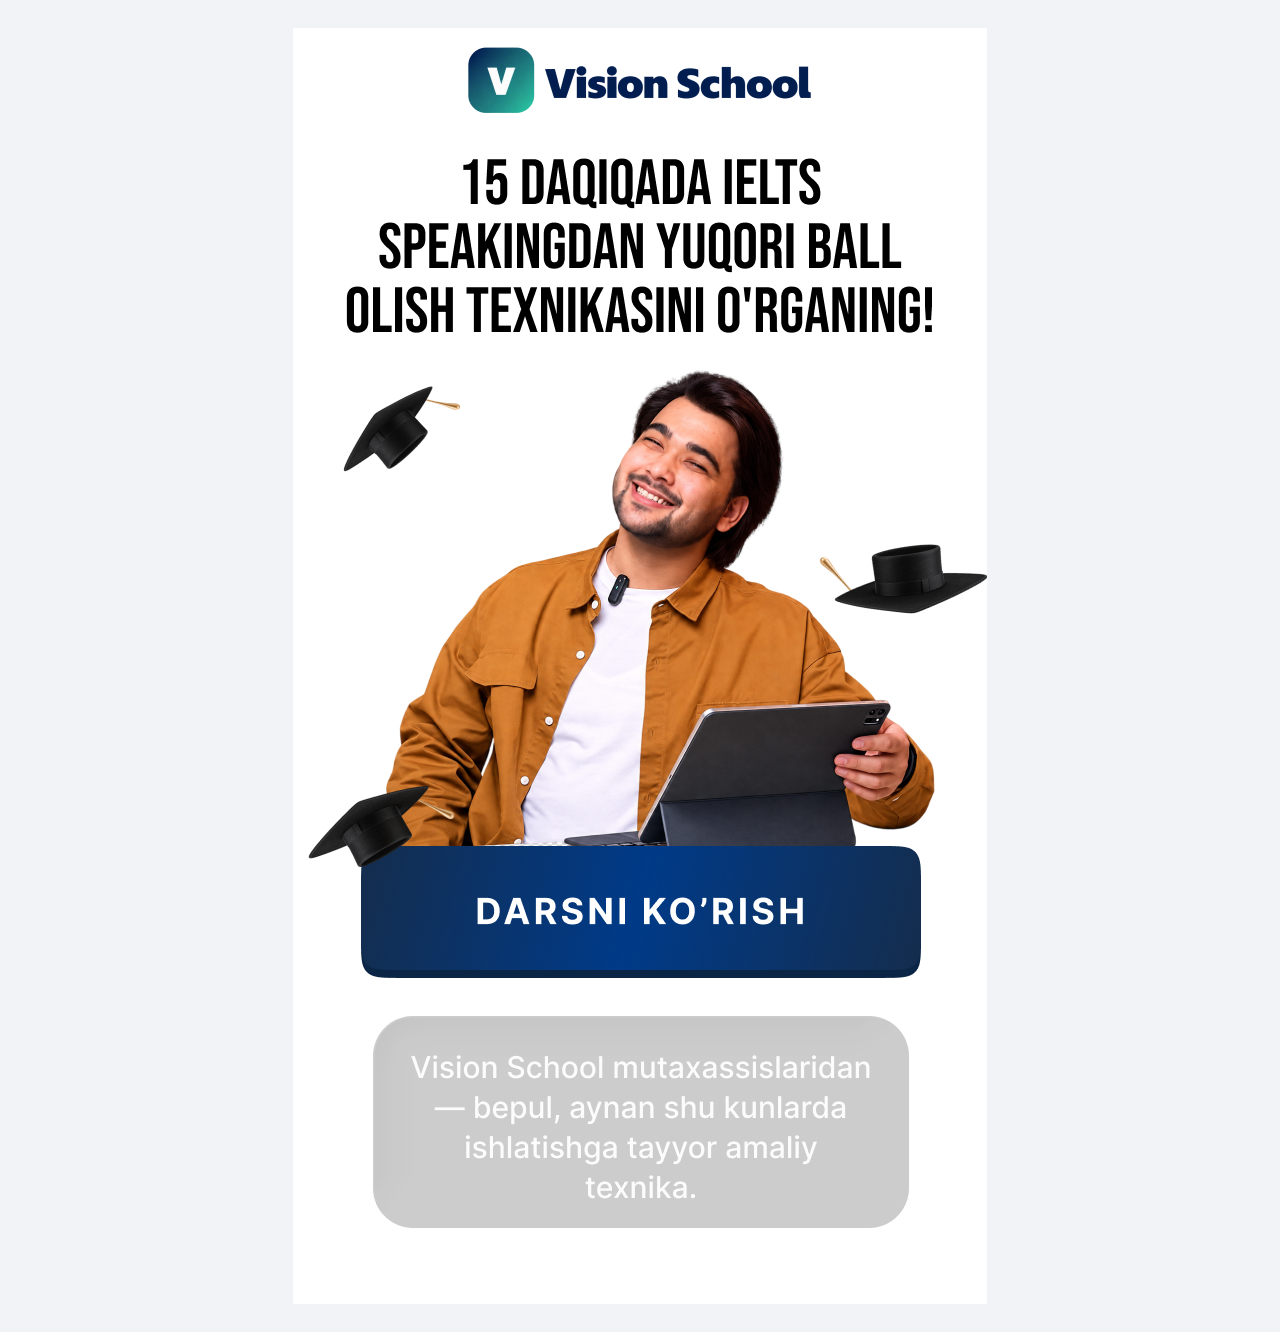
==== index.html @ 379b405f "Add files via upload" ====
<!doctype html>
<html lang="uz">
<head>
  <meta charset="utf-8">
  <meta name="viewport" content="width=device-width,initial-scale=1,viewport-fit=cover">
  <meta name="description" content="15 daqiqada IELTS Speakingdan yuqori ball olish texnikasi">
  <title>Vision School — IELTS Speaking</title>
  <link rel="icon" type="image/svg+xml" href="data:image/svg+xml,%3Csvg xmlns='http://www.w3.org/2000/svg' viewBox='0 0 64 64'%3E%3Cdefs%3E%3ClinearGradient id='g' x2='1' y2='1'%3E%3Cstop stop-color='%230a2857'/%3E%3Cstop offset='1' stop-color='%2324c8a5'/%3E%3C/linearGradient%3E%3C/defs%3E%3Crect width='64' height='64' rx='16' fill='url(%23g)'/%3E%3Cpath d='M15 17h11l6 25 6-25h11L39 49H25z' fill='white'/%3E%3C/svg%3E">
  <link rel="stylesheet" href="assets/style.css?v=4">
</head>
<body>
  <main class="design-shell">
    <img class="design-image" src="assets/vision-design.png?v=6" width="694" height="1276" alt="Vision School — 15 daqiqada IELTS Speakingdan yuqori ball olish texnikasi">
    <button class="design-hotspot" type="button" id="openForm" aria-label="Darsni ko‘rish va ro‘yxatdan o‘tish"></button>
  </main>

  <dialog id="leadDialog" aria-labelledby="formTitle">
    <form id="leadForm" method="dialog">
      <button class="close" type="button" id="closeForm" aria-label="Yopish">×</button>
      <img class="form-logo" src="assets/logo.webp" alt="Vision School">
      <h2 id="formTitle">Bepul darsni oling</h2>
      <p>Ismingiz va telefon raqamingizni kiriting.</p>

      <label for="name">Ismingiz</label>
      <input id="name" name="name" type="text" autocomplete="name" placeholder="Ismingiz" required minlength="2">

      <label for="phone">Telefon raqamingiz</label>
      <input id="phone" name="phone" type="tel" inputmode="tel" autocomplete="tel" placeholder="+998 90 123 45 67" required minlength="9">

      <button class="submit" id="submitButton" type="submit">DARSNI OLISH</button>
      <p class="status" id="formStatus" role="status" aria-live="polite"></p>
    </form>
  </dialog>

  <script src="assets/config.js?v=5"></script>
  <script src="assets/app.js?v=4"></script>
</body>
</html>
---- assets/style.css ----
:root{--navy:#06275d;--navy2:#0a3e83;--blue:#29a7dc;--gray:#d3d3d3}
*{box-sizing:border-box}
html{background:#f1f3f7}
body{margin:0;background:#f1f3f7;color:#050505;font-family:Arial,Helvetica,sans-serif}
.design-shell{position:relative;width:min(100%,694px);margin:0 auto;background:#fff;line-height:0}
.design-image{display:block;width:100%!important;max-width:100%;height:auto;object-fit:contain}
.design-hotspot{position:absolute;z-index:5;left:9.8%;top:64.1%;width:80.5%;height:10.4%;border:0;border-radius:22px;background:transparent;cursor:pointer}
.design-hotspot:focus-visible,.telegram-hotspot:focus-visible{outline:5px solid #2aa8dc;outline-offset:5px}
.telegram-hotspot{position:absolute;z-index:5;left:14.4%;top:60.2%;width:71.5%;height:8.7%;border-radius:22px}
.page{width:min(100%,694px);min-height:100vh;margin:0 auto;padding:20px 30px 58px;background:#fff;text-align:center;overflow:hidden}
.logo{display:block;width:min(50%,348px);height:auto;margin:0 auto 34px}
h1{margin:0;font-family:Impact,"Arial Narrow",sans-serif;font-size:clamp(28px,6.35vw,44px);font-weight:900;line-height:1.08;letter-spacing:.15px;white-space:nowrap}
.visual{position:relative;height:490px;margin-top:12px}
.teacher{position:absolute;z-index:2;left:50%;bottom:0;width:min(96%,600px);height:auto;transform:translateX(-50%)}
.hat{position:absolute;z-index:3;height:auto;object-fit:contain}
.hat-one{left:1%;top:18px;width:16%}
.hat-two{right:-1%;top:205px;width:20%}
.hat-three{left:-3%;bottom:-5px;width:18%}
.offer{position:relative;z-index:4;width:86%;margin:-2px auto 58px;padding:30px 18px 24px;border-radius:38px;background:rgba(203,203,203,.88);color:#fff;font-size:clamp(25px,4.8vw,34px);line-height:1.27}
.cta,.submit,.telegram{display:flex;width:92%;min-height:130px;margin:0 auto;align-items:center;justify-content:center;border:0;border-radius:22px;background:linear-gradient(105deg,#102e58,#073a7d,#102e58);box-shadow:0 9px 0 #08234b;color:#fff;font-family:Impact,"Arial Narrow",sans-serif;font-size:clamp(30px,5.8vw,43px);letter-spacing:2px;text-decoration:none;cursor:pointer}
.cta:active,.submit:active,.telegram:active{transform:translateY(4px);box-shadow:0 5px 0 #08234b}
dialog{width:min(90%,520px);padding:0;border:0;border-radius:28px;box-shadow:0 26px 80px rgba(0,0,0,.3);line-height:normal}
dialog::backdrop{background:rgba(2,17,42,.72);backdrop-filter:blur(3px)}
dialog form{position:relative;padding:36px 34px;text-align:left}
.close{position:absolute;right:16px;top:10px;border:0;background:transparent;font-size:36px;cursor:pointer}
.form-logo{display:block;width:210px;height:auto;margin:0 auto 24px}
dialog h2{margin:0 0 8px;text-align:center;font-size:32px;color:var(--navy)}
dialog p{margin:0 0 24px;text-align:center;font-size:17px;line-height:1.4}
label{display:block;margin:16px 0 7px;font-weight:700;color:var(--navy)}
input{width:100%;height:58px;border:2px solid #d9dee8;border-radius:14px;padding:0 16px;font-size:18px;outline:none}
input:focus{border-color:var(--navy2);box-shadow:0 0 0 4px rgba(10,62,131,.12)}
.submit{width:100%;min-height:62px;margin-top:24px;border-radius:14px;box-shadow:none;font-size:25px}
.submit:disabled{opacity:.65;cursor:wait}
.status{min-height:24px!important;margin:14px 0 0!important;color:#b42318;font-weight:700}
.thanks{width:min(100%,694px);min-height:100vh;margin:0 auto;padding:80px 32px;background:#fff;text-align:center}
.caps{display:flex;justify-content:space-between;align-items:center;margin:0 20px 90px}
.caps img:first-child{width:125px}.caps img:last-child{width:165px}
.thanks h1{font-size:clamp(52px,10vw,78px)}
.thanks p{margin:72px auto 24px;font-size:clamp(29px,5.5vw,42px);line-height:1.18}
.arrow{height:135px;font-size:92px;font-weight:200;line-height:1.2}
.telegram{min-height:110px;margin-top:15px;background:#28a8de;box-shadow:none;font-size:clamp(28px,5.4vw,40px)}
@media(max-width:520px){
  .page{padding:14px 18px 42px}.logo{width:55%;margin-bottom:24px}h1{font-size:6.35vw}
  .visual{height:69vw;min-height:300px;max-height:360px;margin-top:6px}
  .teacher{width:96%}.hat-one{top:5px}.hat-two{top:42%}.hat-three{bottom:-2px}
  .offer{width:88%;margin-bottom:46px;padding:24px 12px 22px;border-radius:30px;font-size:5.3vw}
  .cta{min-height:95px;border-radius:18px;font-size:8vw}
  .thanks{padding:54px 22px}.caps{margin:0 6px 78px}.caps img:first-child{width:90px}.caps img:last-child{width:125px}
  .thanks h1{font-size:12vw}.thanks p{margin-top:60px;font-size:7vw}.telegram{min-height:92px;font-size:7vw}
}
@media(min-width:900px){body{padding:28px 0}.page,.thanks{border-radius:28px;box-shadow:0 18px 70px rgba(15,39,72,.12)}}
@media(prefers-reduced-motion:no-preference){dialog[open]{animation:pop .22s ease-out}@keyframes pop{from{opacity:0;transform:scale(.96)}to{opacity:1;transform:scale(1)}}}
.video-body{min-height:100vh;background:linear-gradient(145deg,#061c42,#0b3976);padding:28px 16px}
.video-page{width:min(100%,760px);min-height:calc(100vh - 56px);margin:0 auto;padding:28px 36px 56px;border-radius:30px;background:#fff;text-align:center;box-shadow:0 24px 80px rgba(0,0,0,.28)}
.video-logo{display:block;width:min(54%,350px);height:auto;margin:0 auto 34px}
.video-page h1{margin:0 auto 34px;max-width:670px;color:#061f4d;font-family:Impact,"Arial Narrow",sans-serif;font-size:clamp(34px,6vw,56px);line-height:1.08;white-space:normal}
.player-frame{position:relative;width:100%;aspect-ratio:16/9;overflow:hidden;border-radius:22px;background:#000;box-shadow:0 12px 35px rgba(6,31,77,.2)}
.player-frame iframe{position:absolute;inset:0;width:100%;height:100%;border:0}
.watch-gate{margin:30px auto 0;max-width:610px;padding:22px 24px;border-radius:20px;background:#f1f4f9;color:#092b60;line-height:normal}
.watch-gate p{margin:0;font-size:18px;line-height:1.45}
.watch-progress{height:12px;margin:18px 0 10px;overflow:hidden;border-radius:999px;background:#d8e0ec}
.watch-progress span{display:block;width:0;height:100%;border-radius:inherit;background:linear-gradient(90deg,#0b3b7f,#24a9df);transition:width .25s linear}
.watch-gate .watch-time{font-weight:800}
.register-button{display:flex;width:92%;min-height:105px;margin:38px auto 0;align-items:center;justify-content:center;border:0;border-radius:22px;background:linear-gradient(105deg,#102e58,#073a7d,#102e58);box-shadow:0 8px 0 #061f45;color:#fff;font-family:Impact,"Arial Narrow",sans-serif;font-size:clamp(29px,5vw,40px);letter-spacing:1.5px;cursor:pointer}
.register-button[hidden],.watch-gate[hidden]{display:none}
.status.success{color:#08783e}
@media(max-width:560px){.video-body{padding:0;background:#fff}.video-page{min-height:100vh;padding:22px 16px 44px;border-radius:0;box-shadow:none}.video-logo{width:58%;margin-bottom:25px}.video-page h1{margin-bottom:26px;font-size:8.5vw}.player-frame{border-radius:15px}.watch-gate{margin-top:22px;padding:18px 16px}.watch-gate p{font-size:16px}.register-button{width:100%;min-height:84px;border-radius:17px;font-size:7.3vw}}
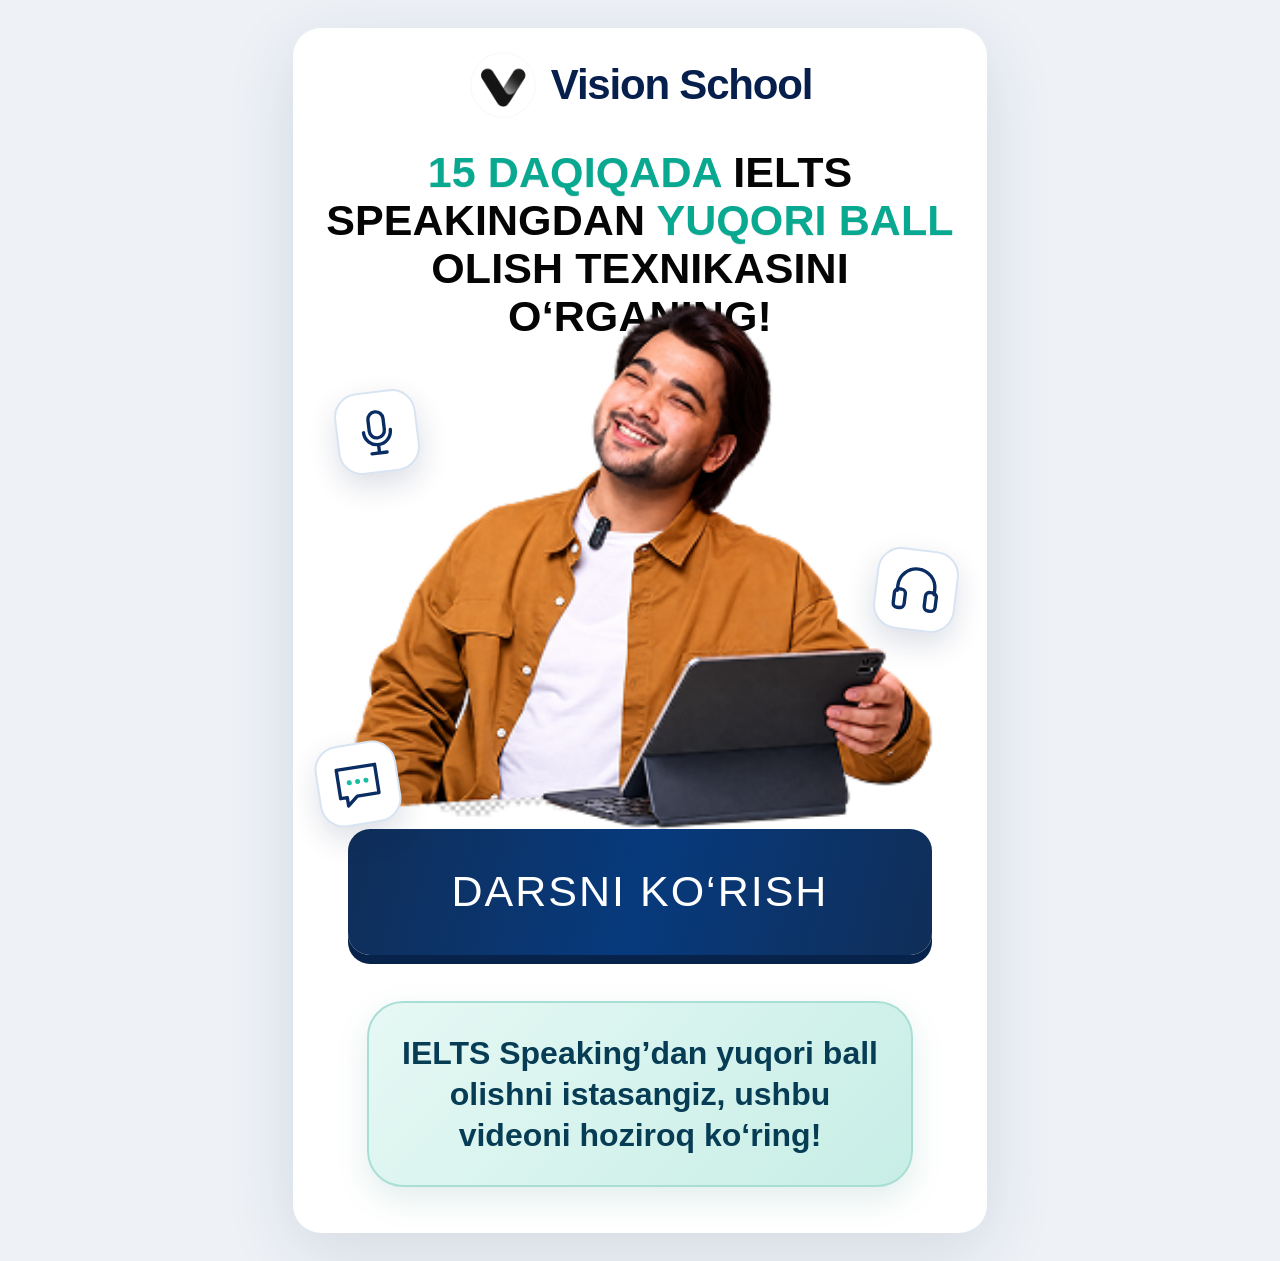
==== commit 2a5ccbee: "Add files via upload" ====
--- a/index.html
+++ b/index.html
@@ -1,38 +1,31 @@
 <!doctype html>
 <html lang="uz">
 <head>
-  <meta charset="utf-8">
-  <meta name="viewport" content="width=device-width,initial-scale=1,viewport-fit=cover">
+  <meta charset="utf-8"><meta name="viewport" content="width=device-width,initial-scale=1,viewport-fit=cover">
   <meta name="description" content="15 daqiqada IELTS Speakingdan yuqori ball olish texnikasi">
   <title>Vision School — IELTS Speaking</title>
-  <link rel="icon" type="image/svg+xml" href="data:image/svg+xml,%3Csvg xmlns='http://www.w3.org/2000/svg' viewBox='0 0 64 64'%3E%3Cdefs%3E%3ClinearGradient id='g' x2='1' y2='1'%3E%3Cstop stop-color='%230a2857'/%3E%3Cstop offset='1' stop-color='%2324c8a5'/%3E%3C/linearGradient%3E%3C/defs%3E%3Crect width='64' height='64' rx='16' fill='url(%23g)'/%3E%3Cpath d='M15 17h11l6 25 6-25h11L39 49H25z' fill='white'/%3E%3C/svg%3E">
-  <link rel="stylesheet" href="assets/style.css?v=4">
+  <link rel="icon" type="image/jpeg" href="assets/vision-logo.jpg"><link rel="stylesheet" href="assets/style.css?v=8">
 </head>
 <body>
-  <main class="design-shell">
-    <img class="design-image" src="assets/vision-design.png?v=6" width="694" height="1276" alt="Vision School — 15 daqiqada IELTS Speakingdan yuqori ball olish texnikasi">
-    <button class="design-hotspot" type="button" id="openForm" aria-label="Darsni ko‘rish va ro‘yxatdan o‘tish"></button>
+  <main class="page">
+    <div class="brand" aria-label="Vision School"><img src="assets/vision-logo.jpg" alt=""><span>Vision School</span></div>
+    <h1><span class="headline-accent">15 DAQIQADA</span> IELTS<br>SPEAKINGDAN <span class="headline-accent">YUQORI BALL</span><br>OLISH TEXNIKASINI O‘RGANING!</h1>
+    <section class="visual" aria-label="IELTS Speaking darsi">
+      <div class="ielts-icon icon-mic" aria-hidden="true"><svg viewBox="0 0 64 64"><rect x="23" y="8" width="18" height="31" rx="9"/><path d="M16 31a16 16 0 0 0 32 0M32 47v10M23 57h18"/></svg></div>
+      <div class="ielts-icon icon-headphones" aria-hidden="true"><svg viewBox="0 0 64 64"><path d="M10 35V29a22 22 0 0 1 44 0v6"/><rect x="7" y="33" width="13" height="22" rx="5"/><rect x="44" y="33" width="13" height="22" rx="5"/></svg></div>
+      <div class="ielts-icon icon-chat" aria-hidden="true"><svg viewBox="0 0 64 64"><path d="M9 12h46v34H29L17 56V46H9z"/><circle cx="22" cy="29" r="3"/><circle cx="32" cy="29" r="3"/><circle cx="42" cy="29" r="3"/></svg></div>
+      <img class="teacher" src="assets/teacher.webp" width="600" height="490" alt="Vision School o‘qituvchisi planshet bilan">
+    </section>
+    <button class="cta" type="button" id="openForm">DARSNI KO‘RISH</button>
+    <p class="offer">IELTS Speaking’dan yuqori ball olishni istasangiz, ushbu videoni hoziroq ko‘ring!</p>
   </main>
-
-  <dialog id="leadDialog" aria-labelledby="formTitle">
-    <form id="leadForm" method="dialog">
-      <button class="close" type="button" id="closeForm" aria-label="Yopish">×</button>
-      <img class="form-logo" src="assets/logo.webp" alt="Vision School">
-      <h2 id="formTitle">Bepul darsni oling</h2>
-      <p>Ismingiz va telefon raqamingizni kiriting.</p>
-
-      <label for="name">Ismingiz</label>
-      <input id="name" name="name" type="text" autocomplete="name" placeholder="Ismingiz" required minlength="2">
-
-      <label for="phone">Telefon raqamingiz</label>
-      <input id="phone" name="phone" type="tel" inputmode="tel" autocomplete="tel" placeholder="+998 90 123 45 67" required minlength="9">
-
-      <button class="submit" id="submitButton" type="submit">DARSNI OLISH</button>
-      <p class="status" id="formStatus" role="status" aria-live="polite"></p>
-    </form>
-  </dialog>
-
-  <script src="assets/config.js?v=5"></script>
-  <script src="assets/app.js?v=4"></script>
-</body>
-</html>
+  <dialog id="leadDialog" aria-labelledby="formTitle"><form id="leadForm" method="dialog">
+    <button class="close" type="button" id="closeForm" aria-label="Yopish">×</button>
+    <div class="brand form-brand" aria-label="Vision School"><img src="assets/vision-logo.jpg" alt=""><span>Vision School</span></div>
+    <h2 id="formTitle">Bepul darsni oling</h2><p>Ismingiz va telefon raqamingizni kiriting.</p>
+    <label for="name">Ismingiz</label><input id="name" name="name" type="text" autocomplete="name" placeholder="Ismingiz" required minlength="2">
+    <label for="phone">Telefon raqamingiz</label><input id="phone" name="phone" type="tel" inputmode="numeric" autocomplete="tel" value="+998 " required pattern="\+998 [0-9]{9}" minlength="14" maxlength="14">
+    <button class="submit" id="submitButton" type="submit">DARSNI OLISH</button><p class="status" id="formStatus" role="status" aria-live="polite"></p>
+  </form></dialog>
+  <script src="assets/config.js?v=5"></script><script src="assets/app.js?v=8"></script>
+</body></html>
--- a/assets/style.css
+++ b/assets/style.css
@@ -1,67 +1,3 @@
-:root{--navy:#06275d;--navy2:#0a3e83;--blue:#29a7dc;--gray:#d3d3d3}
-*{box-sizing:border-box}
-html{background:#f1f3f7}
-body{margin:0;background:#f1f3f7;color:#050505;font-family:Arial,Helvetica,sans-serif}
-.design-shell{position:relative;width:min(100%,694px);margin:0 auto;background:#fff;line-height:0}
-.design-image{display:block;width:100%!important;max-width:100%;height:auto;object-fit:contain}
-.design-hotspot{position:absolute;z-index:5;left:9.8%;top:64.1%;width:80.5%;height:10.4%;border:0;border-radius:22px;background:transparent;cursor:pointer}
-.design-hotspot:focus-visible,.telegram-hotspot:focus-visible{outline:5px solid #2aa8dc;outline-offset:5px}
-.telegram-hotspot{position:absolute;z-index:5;left:14.4%;top:60.2%;width:71.5%;height:8.7%;border-radius:22px}
-.page{width:min(100%,694px);min-height:100vh;margin:0 auto;padding:20px 30px 58px;background:#fff;text-align:center;overflow:hidden}
-.logo{display:block;width:min(50%,348px);height:auto;margin:0 auto 34px}
-h1{margin:0;font-family:Impact,"Arial Narrow",sans-serif;font-size:clamp(28px,6.35vw,44px);font-weight:900;line-height:1.08;letter-spacing:.15px;white-space:nowrap}
-.visual{position:relative;height:490px;margin-top:12px}
-.teacher{position:absolute;z-index:2;left:50%;bottom:0;width:min(96%,600px);height:auto;transform:translateX(-50%)}
-.hat{position:absolute;z-index:3;height:auto;object-fit:contain}
-.hat-one{left:1%;top:18px;width:16%}
-.hat-two{right:-1%;top:205px;width:20%}
-.hat-three{left:-3%;bottom:-5px;width:18%}
-.offer{position:relative;z-index:4;width:86%;margin:-2px auto 58px;padding:30px 18px 24px;border-radius:38px;background:rgba(203,203,203,.88);color:#fff;font-size:clamp(25px,4.8vw,34px);line-height:1.27}
-.cta,.submit,.telegram{display:flex;width:92%;min-height:130px;margin:0 auto;align-items:center;justify-content:center;border:0;border-radius:22px;background:linear-gradient(105deg,#102e58,#073a7d,#102e58);box-shadow:0 9px 0 #08234b;color:#fff;font-family:Impact,"Arial Narrow",sans-serif;font-size:clamp(30px,5.8vw,43px);letter-spacing:2px;text-decoration:none;cursor:pointer}
-.cta:active,.submit:active,.telegram:active{transform:translateY(4px);box-shadow:0 5px 0 #08234b}
-dialog{width:min(90%,520px);padding:0;border:0;border-radius:28px;box-shadow:0 26px 80px rgba(0,0,0,.3);line-height:normal}
-dialog::backdrop{background:rgba(2,17,42,.72);backdrop-filter:blur(3px)}
-dialog form{position:relative;padding:36px 34px;text-align:left}
-.close{position:absolute;right:16px;top:10px;border:0;background:transparent;font-size:36px;cursor:pointer}
-.form-logo{display:block;width:210px;height:auto;margin:0 auto 24px}
-dialog h2{margin:0 0 8px;text-align:center;font-size:32px;color:var(--navy)}
-dialog p{margin:0 0 24px;text-align:center;font-size:17px;line-height:1.4}
-label{display:block;margin:16px 0 7px;font-weight:700;color:var(--navy)}
-input{width:100%;height:58px;border:2px solid #d9dee8;border-radius:14px;padding:0 16px;font-size:18px;outline:none}
-input:focus{border-color:var(--navy2);box-shadow:0 0 0 4px rgba(10,62,131,.12)}
-.submit{width:100%;min-height:62px;margin-top:24px;border-radius:14px;box-shadow:none;font-size:25px}
-.submit:disabled{opacity:.65;cursor:wait}
-.status{min-height:24px!important;margin:14px 0 0!important;color:#b42318;font-weight:700}
-.thanks{width:min(100%,694px);min-height:100vh;margin:0 auto;padding:80px 32px;background:#fff;text-align:center}
-.caps{display:flex;justify-content:space-between;align-items:center;margin:0 20px 90px}
-.caps img:first-child{width:125px}.caps img:last-child{width:165px}
-.thanks h1{font-size:clamp(52px,10vw,78px)}
-.thanks p{margin:72px auto 24px;font-size:clamp(29px,5.5vw,42px);line-height:1.18}
-.arrow{height:135px;font-size:92px;font-weight:200;line-height:1.2}
-.telegram{min-height:110px;margin-top:15px;background:#28a8de;box-shadow:none;font-size:clamp(28px,5.4vw,40px)}
-@media(max-width:520px){
-  .page{padding:14px 18px 42px}.logo{width:55%;margin-bottom:24px}h1{font-size:6.35vw}
-  .visual{height:69vw;min-height:300px;max-height:360px;margin-top:6px}
-  .teacher{width:96%}.hat-one{top:5px}.hat-two{top:42%}.hat-three{bottom:-2px}
-  .offer{width:88%;margin-bottom:46px;padding:24px 12px 22px;border-radius:30px;font-size:5.3vw}
-  .cta{min-height:95px;border-radius:18px;font-size:8vw}
-  .thanks{padding:54px 22px}.caps{margin:0 6px 78px}.caps img:first-child{width:90px}.caps img:last-child{width:125px}
-  .thanks h1{font-size:12vw}.thanks p{margin-top:60px;font-size:7vw}.telegram{min-height:92px;font-size:7vw}
-}
-@media(min-width:900px){body{padding:28px 0}.page,.thanks{border-radius:28px;box-shadow:0 18px 70px rgba(15,39,72,.12)}}
-@media(prefers-reduced-motion:no-preference){dialog[open]{animation:pop .22s ease-out}@keyframes pop{from{opacity:0;transform:scale(.96)}to{opacity:1;transform:scale(1)}}}
-.video-body{min-height:100vh;background:linear-gradient(145deg,#061c42,#0b3976);padding:28px 16px}
-.video-page{width:min(100%,760px);min-height:calc(100vh - 56px);margin:0 auto;padding:28px 36px 56px;border-radius:30px;background:#fff;text-align:center;box-shadow:0 24px 80px rgba(0,0,0,.28)}
-.video-logo{display:block;width:min(54%,350px);height:auto;margin:0 auto 34px}
-.video-page h1{margin:0 auto 34px;max-width:670px;color:#061f4d;font-family:Impact,"Arial Narrow",sans-serif;font-size:clamp(34px,6vw,56px);line-height:1.08;white-space:normal}
-.player-frame{position:relative;width:100%;aspect-ratio:16/9;overflow:hidden;border-radius:22px;background:#000;box-shadow:0 12px 35px rgba(6,31,77,.2)}
-.player-frame iframe{position:absolute;inset:0;width:100%;height:100%;border:0}
-.watch-gate{margin:30px auto 0;max-width:610px;padding:22px 24px;border-radius:20px;background:#f1f4f9;color:#092b60;line-height:normal}
-.watch-gate p{margin:0;font-size:18px;line-height:1.45}
-.watch-progress{height:12px;margin:18px 0 10px;overflow:hidden;border-radius:999px;background:#d8e0ec}
-.watch-progress span{display:block;width:0;height:100%;border-radius:inherit;background:linear-gradient(90deg,#0b3b7f,#24a9df);transition:width .25s linear}
-.watch-gate .watch-time{font-weight:800}
-.register-button{display:flex;width:92%;min-height:105px;margin:38px auto 0;align-items:center;justify-content:center;border:0;border-radius:22px;background:linear-gradient(105deg,#102e58,#073a7d,#102e58);box-shadow:0 8px 0 #061f45;color:#fff;font-family:Impact,"Arial Narrow",sans-serif;font-size:clamp(29px,5vw,40px);letter-spacing:1.5px;cursor:pointer}
-.register-button[hidden],.watch-gate[hidden]{display:none}
-.status.success{color:#08783e}
-@media(max-width:560px){.video-body{padding:0;background:#fff}.video-page{min-height:100vh;padding:22px 16px 44px;border-radius:0;box-shadow:none}.video-logo{width:58%;margin-bottom:25px}.video-page h1{margin-bottom:26px;font-size:8.5vw}.player-frame{border-radius:15px}.watch-gate{margin-top:22px;padding:18px 16px}.watch-gate p{font-size:16px}.register-button{width:100%;min-height:84px;border-radius:17px;font-size:7.3vw}}
+:root{--navy:#071f4d;--navy2:#0a438e;--cyan:#17bda5}*{box-sizing:border-box}html,body{background:#eef2f7}body{margin:0;color:#050505;font-family:Arial,Helvetica,sans-serif}.page{width:min(100%,694px);min-height:100vh;margin:0 auto;padding:22px 30px 46px;background:#fff;text-align:center;overflow:hidden}.brand{display:flex;align-items:center;justify-content:center;gap:13px;margin:0 auto 28px;color:#071f4d;font-size:clamp(29px,5.2vw,42px);font-weight:900;line-height:1;white-space:nowrap}.brand img{width:70px;height:70px;border-radius:50%;object-fit:cover}.brand span{letter-spacing:-1.2px}h1{margin:0;font-family:Impact,"Arial Narrow",sans-serif;font-size:clamp(27px,6.15vw,43px);font-weight:900;line-height:1.12;letter-spacing:.1px}.headline-accent{color:#08a990;text-shadow:0 1px 0 rgba(0,0,0,.08)}.visual{position:relative;height:478px;margin-top:10px}.teacher{position:absolute;z-index:2;left:50%;bottom:0;width:min(96%,600px);height:auto;transform:translateX(-50%)}.ielts-icon{position:absolute;z-index:3;display:grid;place-items:center;width:82px;height:82px;border:2px solid #d8e4f1;border-radius:24px;background:#fff;box-shadow:0 12px 30px rgba(6,31,77,.14);transform:rotate(-7deg)}.ielts-icon svg{width:54px;height:54px;fill:none;stroke:#092d63;stroke-width:4;stroke-linecap:round;stroke-linejoin:round}.ielts-icon svg circle{fill:#17bda5;stroke:none}.icon-mic{left:2%;top:40px}.icon-headphones{right:0;top:198px;transform:rotate(7deg)}.icon-chat{left:-1%;bottom:4px;transform:rotate(-9deg)}.cta,.submit{display:flex;width:92%;min-height:126px;margin:0 auto;align-items:center;justify-content:center;border:0;border-radius:22px;background:linear-gradient(105deg,#102e58,#073a7d,#102e58);box-shadow:0 9px 0 #08234b;color:#fff;font-family:Impact,"Arial Narrow",sans-serif;font-size:clamp(30px,5.8vw,43px);letter-spacing:2px;cursor:pointer}.cta:active,.submit:active{transform:translateY(4px);box-shadow:0 5px 0 #08234b}.offer{width:86%;margin:46px auto 0;padding:30px 25px;border:2px solid #a9ded4;border-radius:36px;background:linear-gradient(135deg,#e6f8f4,#c7eee6);box-shadow:0 12px 32px rgba(23,125,111,.13);color:#073c55;font-size:clamp(23px,4.65vw,32px);font-weight:700;line-height:1.28}dialog{width:min(90%,520px);padding:0;border:0;border-radius:28px;box-shadow:0 26px 80px rgba(0,0,0,.3);line-height:normal}dialog::backdrop{background:rgba(2,17,42,.72);backdrop-filter:blur(3px)}dialog form{position:relative;padding:34px;text-align:left}.close{position:absolute;z-index:3;right:16px;top:10px;border:0;background:transparent;font-size:36px;cursor:pointer}.form-brand{margin-bottom:22px;font-size:30px}.form-brand img{width:57px;height:57px}dialog h2{margin:0 0 8px;text-align:center;font-size:32px;color:var(--navy)}dialog p{margin:0 0 24px;text-align:center;font-size:17px;line-height:1.4}label{display:block;margin:16px 0 7px;font-weight:700;color:var(--navy)}input{width:100%;height:58px;border:2px solid #d9dee8;border-radius:14px;padding:0 16px;font-size:18px;outline:none}input:focus{border-color:var(--navy2);box-shadow:0 0 0 4px rgba(10,62,131,.12)}.submit{width:100%;min-height:62px;margin-top:24px;border-radius:14px;box-shadow:none;font-size:25px}.submit:disabled{opacity:.65;cursor:wait}.status{min-height:24px!important;margin:14px 0 0!important;color:#b42318;font-weight:700}.video-body{min-height:100vh;background:linear-gradient(145deg,#061c42,#0b3976);padding:28px 16px}.video-page{width:min(100%,760px);min-height:calc(100vh - 56px);margin:0 auto;padding:28px 36px 56px;border-radius:30px;background:#fff;text-align:center;box-shadow:0 24px 80px rgba(0,0,0,.28)}.video-brand{margin-bottom:30px}.video-page h1{margin:0 auto 34px;max-width:670px;color:#061f4d;font-family:Impact,"Arial Narrow",sans-serif;font-size:clamp(34px,6vw,56px);line-height:1.08}.player-frame{position:relative;width:100%;aspect-ratio:16/9;overflow:hidden;border-radius:22px;background:#000;box-shadow:0 12px 35px rgba(6,31,77,.2)}.player-frame iframe{position:absolute;inset:0;width:100%;height:100%;border:0}.watch-gate{margin:30px auto 0;max-width:610px;padding:22px 24px;border-radius:20px;background:#f1f4f9;color:#092b60;line-height:normal}.watch-gate p{margin:0;font-size:18px;line-height:1.45}.watch-progress{height:12px;margin:18px 0 10px;overflow:hidden;border-radius:999px;background:#d8e0ec}.watch-progress span{display:block;width:0;height:100%;border-radius:inherit;background:linear-gradient(90deg,#0b3b7f,#24a9df);transition:width .25s linear}.watch-gate .watch-time{font-weight:800}.register-button{display:flex;width:92%;min-height:105px;margin:38px auto 0;align-items:center;justify-content:center;border:0;border-radius:22px;background:linear-gradient(105deg,#102e58,#073a7d,#102e58);box-shadow:0 8px 0 #061f45;color:#fff;font-family:Impact,"Arial Narrow",sans-serif;font-size:clamp(29px,5vw,40px);letter-spacing:1.5px;cursor:pointer}.register-button[hidden],.watch-gate[hidden]{display:none}.status.success{color:#08783e}
+@media(max-width:560px){.page{padding:16px 18px 38px}.brand{gap:9px;margin-bottom:23px;font-size:7.2vw}.brand img{width:54px;height:54px}.brand span{letter-spacing:-.8px}h1{font-size:6.25vw;line-height:1.13}.visual{height:71vw;min-height:300px;max-height:360px;margin-top:6px}.teacher{width:96%}.ielts-icon{width:15vw;height:15vw;max-width:66px;max-height:66px;border-radius:18px}.ielts-icon svg{width:9.5vw;height:9.5vw;max-width:43px;max-height:43px}.icon-mic{top:7%}.icon-headphones{top:42%}.icon-chat{bottom:1%}.cta{min-height:95px;border-radius:18px;font-size:8vw}.offer{width:88%;margin-top:40px;padding:24px 16px;border-radius:29px;font-size:5.25vw}dialog form{padding:32px 22px}.form-brand{font-size:25px}.form-brand img{width:48px;height:48px}.video-body{padding:0;background:#fff}.video-page{min-height:100vh;padding:20px 16px 44px;border-radius:0;box-shadow:none}.video-brand{margin-bottom:24px}.video-page h1{margin-bottom:26px;font-size:8.5vw}.player-frame{border-radius:15px}.watch-gate{margin-top:22px;padding:18px 16px}.watch-gate p{font-size:16px}.register-button{width:100%;min-height:84px;border-radius:17px;font-size:7.3vw}}
+@media(min-width:900px){body{padding:28px 0}.page,.video-page{border-radius:28px;box-shadow:0 18px 70px rgba(15,39,72,.12)}}@media(prefers-reduced-motion:no-preference){dialog[open]{animation:pop .22s ease-out}@keyframes pop{from{opacity:0;transform:scale(.96)}to{opacity:1;transform:scale(1)}}}
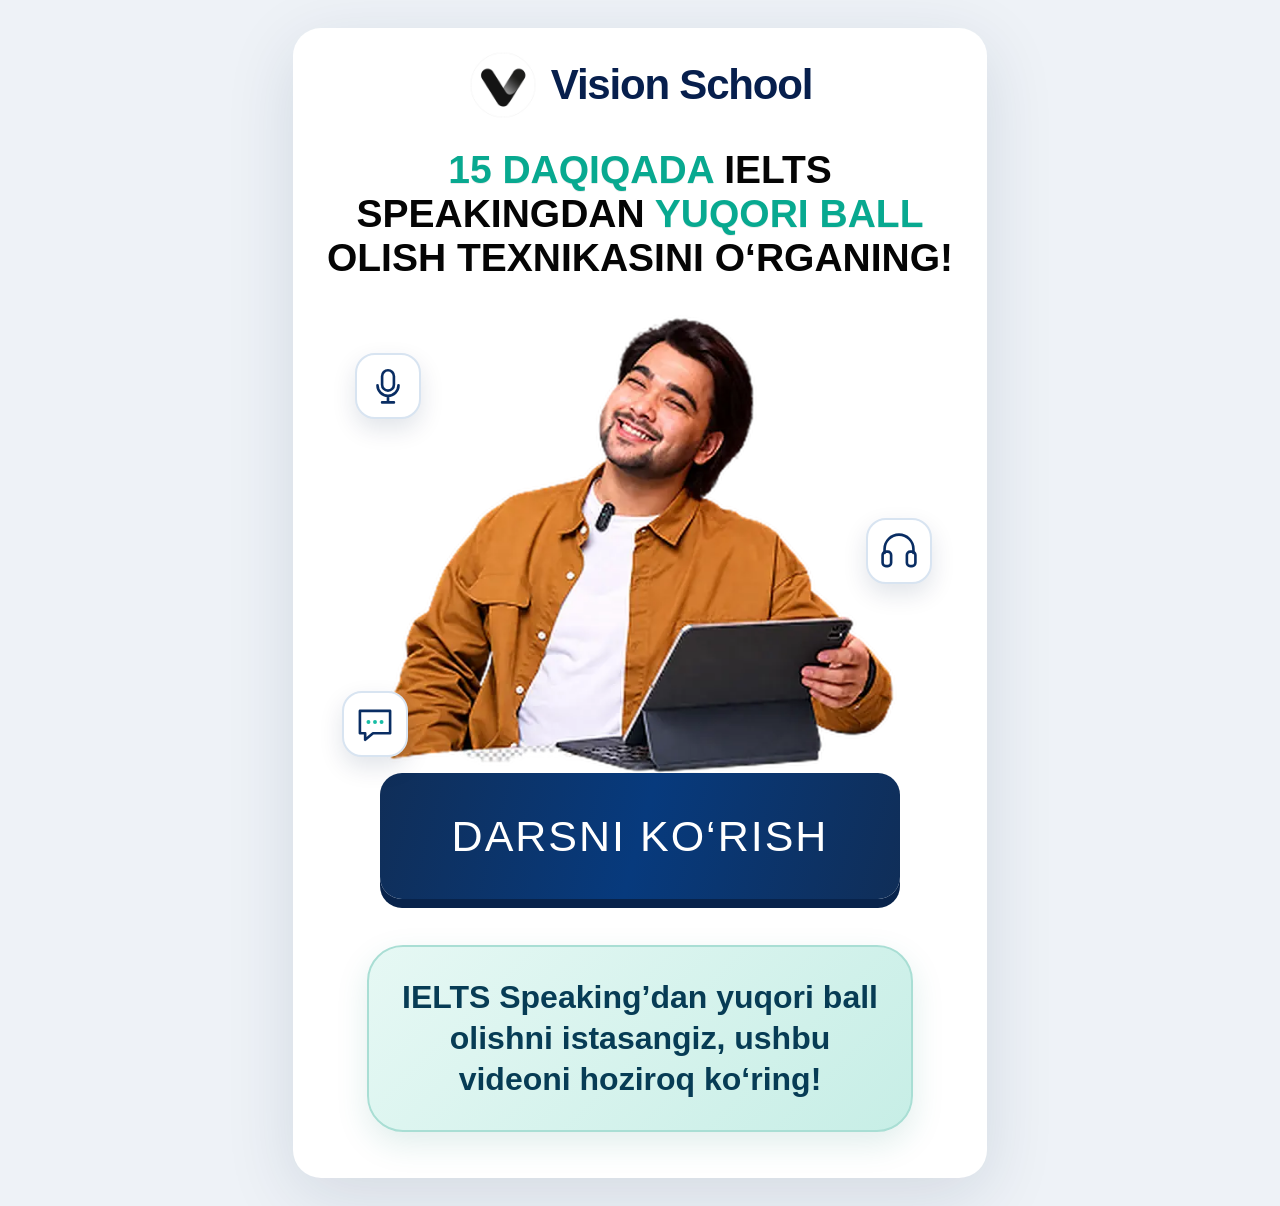
==== commit 907bd380: "Add files via upload" ====
--- a/index.html
+++ b/index.html
@@ -4,7 +4,7 @@
   <meta charset="utf-8"><meta name="viewport" content="width=device-width,initial-scale=1,viewport-fit=cover">
   <meta name="description" content="15 daqiqada IELTS Speakingdan yuqori ball olish texnikasi">
   <title>Vision School — IELTS Speaking</title>
-  <link rel="icon" type="image/jpeg" href="assets/vision-logo.jpg"><link rel="stylesheet" href="assets/style.css?v=8">
+  <link rel="icon" type="image/jpeg" href="assets/vision-logo.jpg"><link rel="preload" as="image" href="assets/teacher.webp" fetchpriority="high"><link rel="stylesheet" href="assets/style.css?v=9">
 </head>
 <body>
   <main class="page">
@@ -14,7 +14,7 @@
       <div class="ielts-icon icon-mic" aria-hidden="true"><svg viewBox="0 0 64 64"><rect x="23" y="8" width="18" height="31" rx="9"/><path d="M16 31a16 16 0 0 0 32 0M32 47v10M23 57h18"/></svg></div>
       <div class="ielts-icon icon-headphones" aria-hidden="true"><svg viewBox="0 0 64 64"><path d="M10 35V29a22 22 0 0 1 44 0v6"/><rect x="7" y="33" width="13" height="22" rx="5"/><rect x="44" y="33" width="13" height="22" rx="5"/></svg></div>
       <div class="ielts-icon icon-chat" aria-hidden="true"><svg viewBox="0 0 64 64"><path d="M9 12h46v34H29L17 56V46H9z"/><circle cx="22" cy="29" r="3"/><circle cx="32" cy="29" r="3"/><circle cx="42" cy="29" r="3"/></svg></div>
-      <img class="teacher" src="assets/teacher.webp" width="600" height="490" alt="Vision School o‘qituvchisi planshet bilan">
+      <img class="teacher" src="assets/teacher.webp" width="572" height="510" alt="Vision School o‘qituvchisi planshet bilan" fetchpriority="high" decoding="async">
     </section>
     <button class="cta" type="button" id="openForm">DARSNI KO‘RISH</button>
     <p class="offer">IELTS Speaking’dan yuqori ball olishni istasangiz, ushbu videoni hoziroq ko‘ring!</p>
--- a/assets/style.css
+++ b/assets/style.css
@@ -1,3 +1,85 @@
-:root{--navy:#071f4d;--navy2:#0a438e;--cyan:#17bda5}*{box-sizing:border-box}html,body{background:#eef2f7}body{margin:0;color:#050505;font-family:Arial,Helvetica,sans-serif}.page{width:min(100%,694px);min-height:100vh;margin:0 auto;padding:22px 30px 46px;background:#fff;text-align:center;overflow:hidden}.brand{display:flex;align-items:center;justify-content:center;gap:13px;margin:0 auto 28px;color:#071f4d;font-size:clamp(29px,5.2vw,42px);font-weight:900;line-height:1;white-space:nowrap}.brand img{width:70px;height:70px;border-radius:50%;object-fit:cover}.brand span{letter-spacing:-1.2px}h1{margin:0;font-family:Impact,"Arial Narrow",sans-serif;font-size:clamp(27px,6.15vw,43px);font-weight:900;line-height:1.12;letter-spacing:.1px}.headline-accent{color:#08a990;text-shadow:0 1px 0 rgba(0,0,0,.08)}.visual{position:relative;height:478px;margin-top:10px}.teacher{position:absolute;z-index:2;left:50%;bottom:0;width:min(96%,600px);height:auto;transform:translateX(-50%)}.ielts-icon{position:absolute;z-index:3;display:grid;place-items:center;width:82px;height:82px;border:2px solid #d8e4f1;border-radius:24px;background:#fff;box-shadow:0 12px 30px rgba(6,31,77,.14);transform:rotate(-7deg)}.ielts-icon svg{width:54px;height:54px;fill:none;stroke:#092d63;stroke-width:4;stroke-linecap:round;stroke-linejoin:round}.ielts-icon svg circle{fill:#17bda5;stroke:none}.icon-mic{left:2%;top:40px}.icon-headphones{right:0;top:198px;transform:rotate(7deg)}.icon-chat{left:-1%;bottom:4px;transform:rotate(-9deg)}.cta,.submit{display:flex;width:92%;min-height:126px;margin:0 auto;align-items:center;justify-content:center;border:0;border-radius:22px;background:linear-gradient(105deg,#102e58,#073a7d,#102e58);box-shadow:0 9px 0 #08234b;color:#fff;font-family:Impact,"Arial Narrow",sans-serif;font-size:clamp(30px,5.8vw,43px);letter-spacing:2px;cursor:pointer}.cta:active,.submit:active{transform:translateY(4px);box-shadow:0 5px 0 #08234b}.offer{width:86%;margin:46px auto 0;padding:30px 25px;border:2px solid #a9ded4;border-radius:36px;background:linear-gradient(135deg,#e6f8f4,#c7eee6);box-shadow:0 12px 32px rgba(23,125,111,.13);color:#073c55;font-size:clamp(23px,4.65vw,32px);font-weight:700;line-height:1.28}dialog{width:min(90%,520px);padding:0;border:0;border-radius:28px;box-shadow:0 26px 80px rgba(0,0,0,.3);line-height:normal}dialog::backdrop{background:rgba(2,17,42,.72);backdrop-filter:blur(3px)}dialog form{position:relative;padding:34px;text-align:left}.close{position:absolute;z-index:3;right:16px;top:10px;border:0;background:transparent;font-size:36px;cursor:pointer}.form-brand{margin-bottom:22px;font-size:30px}.form-brand img{width:57px;height:57px}dialog h2{margin:0 0 8px;text-align:center;font-size:32px;color:var(--navy)}dialog p{margin:0 0 24px;text-align:center;font-size:17px;line-height:1.4}label{display:block;margin:16px 0 7px;font-weight:700;color:var(--navy)}input{width:100%;height:58px;border:2px solid #d9dee8;border-radius:14px;padding:0 16px;font-size:18px;outline:none}input:focus{border-color:var(--navy2);box-shadow:0 0 0 4px rgba(10,62,131,.12)}.submit{width:100%;min-height:62px;margin-top:24px;border-radius:14px;box-shadow:none;font-size:25px}.submit:disabled{opacity:.65;cursor:wait}.status{min-height:24px!important;margin:14px 0 0!important;color:#b42318;font-weight:700}.video-body{min-height:100vh;background:linear-gradient(145deg,#061c42,#0b3976);padding:28px 16px}.video-page{width:min(100%,760px);min-height:calc(100vh - 56px);margin:0 auto;padding:28px 36px 56px;border-radius:30px;background:#fff;text-align:center;box-shadow:0 24px 80px rgba(0,0,0,.28)}.video-brand{margin-bottom:30px}.video-page h1{margin:0 auto 34px;max-width:670px;color:#061f4d;font-family:Impact,"Arial Narrow",sans-serif;font-size:clamp(34px,6vw,56px);line-height:1.08}.player-frame{position:relative;width:100%;aspect-ratio:16/9;overflow:hidden;border-radius:22px;background:#000;box-shadow:0 12px 35px rgba(6,31,77,.2)}.player-frame iframe{position:absolute;inset:0;width:100%;height:100%;border:0}.watch-gate{margin:30px auto 0;max-width:610px;padding:22px 24px;border-radius:20px;background:#f1f4f9;color:#092b60;line-height:normal}.watch-gate p{margin:0;font-size:18px;line-height:1.45}.watch-progress{height:12px;margin:18px 0 10px;overflow:hidden;border-radius:999px;background:#d8e0ec}.watch-progress span{display:block;width:0;height:100%;border-radius:inherit;background:linear-gradient(90deg,#0b3b7f,#24a9df);transition:width .25s linear}.watch-gate .watch-time{font-weight:800}.register-button{display:flex;width:92%;min-height:105px;margin:38px auto 0;align-items:center;justify-content:center;border:0;border-radius:22px;background:linear-gradient(105deg,#102e58,#073a7d,#102e58);box-shadow:0 8px 0 #061f45;color:#fff;font-family:Impact,"Arial Narrow",sans-serif;font-size:clamp(29px,5vw,40px);letter-spacing:1.5px;cursor:pointer}.register-button[hidden],.watch-gate[hidden]{display:none}.status.success{color:#08783e}
-@media(max-width:560px){.page{padding:16px 18px 38px}.brand{gap:9px;margin-bottom:23px;font-size:7.2vw}.brand img{width:54px;height:54px}.brand span{letter-spacing:-.8px}h1{font-size:6.25vw;line-height:1.13}.visual{height:71vw;min-height:300px;max-height:360px;margin-top:6px}.teacher{width:96%}.ielts-icon{width:15vw;height:15vw;max-width:66px;max-height:66px;border-radius:18px}.ielts-icon svg{width:9.5vw;height:9.5vw;max-width:43px;max-height:43px}.icon-mic{top:7%}.icon-headphones{top:42%}.icon-chat{bottom:1%}.cta{min-height:95px;border-radius:18px;font-size:8vw}.offer{width:88%;margin-top:40px;padding:24px 16px;border-radius:29px;font-size:5.25vw}dialog form{padding:32px 22px}.form-brand{font-size:25px}.form-brand img{width:48px;height:48px}.video-body{padding:0;background:#fff}.video-page{min-height:100vh;padding:20px 16px 44px;border-radius:0;box-shadow:none}.video-brand{margin-bottom:24px}.video-page h1{margin-bottom:26px;font-size:8.5vw}.player-frame{border-radius:15px}.watch-gate{margin-top:22px;padding:18px 16px}.watch-gate p{font-size:16px}.register-button{width:100%;min-height:84px;border-radius:17px;font-size:7.3vw}}
-@media(min-width:900px){body{padding:28px 0}.page,.video-page{border-radius:28px;box-shadow:0 18px 70px rgba(15,39,72,.12)}}@media(prefers-reduced-motion:no-preference){dialog[open]{animation:pop .22s ease-out}@keyframes pop{from{opacity:0;transform:scale(.96)}to{opacity:1;transform:scale(1)}}}
+:root{--navy:#071f4d;--navy2:#0a438e;--cyan:#17bda5}
+*{box-sizing:border-box}
+html,body{background:#eef2f7}
+body{margin:0;color:#050505;font-family:Arial,Helvetica,sans-serif}
+.page{width:min(100%,694px);min-height:100vh;margin:0 auto;padding:22px 30px 46px;background:#fff;text-align:center;overflow:hidden}
+.brand{display:flex;align-items:center;justify-content:center;gap:13px;margin:0 auto 28px;color:#071f4d;font-size:clamp(29px,5.2vw,42px);font-weight:900;line-height:1;white-space:nowrap}
+.brand img{width:70px;height:70px;border-radius:50%;object-fit:cover}
+.brand span{letter-spacing:-1.2px}
+h1{margin:0;font-family:Impact,"Arial Narrow",sans-serif;font-size:clamp(27px,5.65vw,39px);font-weight:900;line-height:1.13;letter-spacing:0}
+.headline-accent{color:#08a990;text-shadow:0 1px 0 rgba(0,0,0,.08)}
+.visual{position:relative;height:475px;margin-top:18px}
+.teacher{position:absolute;z-index:2;left:50%;bottom:0;width:min(84%,520px);height:auto;transform:translateX(-50%)}
+.ielts-icon{position:absolute;z-index:3;display:grid;place-items:center;width:66px;height:66px;border:2px solid #d8e4f1;border-radius:20px;background:#fff;box-shadow:0 10px 24px rgba(6,31,77,.12)}
+.ielts-icon svg{width:42px;height:42px;fill:none;stroke:#092d63;stroke-width:4;stroke-linecap:round;stroke-linejoin:round}
+.ielts-icon svg circle{fill:#17bda5;stroke:none}
+.icon-mic{left:5%;top:55px}
+.icon-headphones{right:4%;top:220px}
+.icon-chat{left:3%;bottom:16px}
+.cta,.submit{display:flex;width:82%;min-height:126px;margin:0 auto;align-items:center;justify-content:center;border:0;border-radius:22px;background:linear-gradient(105deg,#102e58,#073a7d,#102e58);box-shadow:0 9px 0 #08234b;color:#fff;font-family:Impact,"Arial Narrow",sans-serif;font-size:clamp(30px,5.8vw,43px);letter-spacing:2px;cursor:pointer}
+.cta:active,.submit:active{transform:translateY(4px);box-shadow:0 5px 0 #08234b}
+.offer{width:86%;margin:46px auto 0;padding:30px 25px;border:2px solid #a9ded4;border-radius:36px;background:linear-gradient(135deg,#e6f8f4,#c7eee6);box-shadow:0 12px 32px rgba(23,125,111,.13);color:#073c55;font-size:clamp(23px,4.65vw,32px);font-weight:700;line-height:1.28}
+dialog{width:min(90%,520px);padding:0;border:0;border-radius:28px;box-shadow:0 26px 80px rgba(0,0,0,.3);line-height:normal}
+dialog::backdrop{background:rgba(2,17,42,.72);backdrop-filter:blur(3px)}
+dialog form{position:relative;padding:34px;text-align:left}
+.close{position:absolute;z-index:3;right:16px;top:10px;border:0;background:transparent;font-size:36px;cursor:pointer}
+.form-brand{margin-bottom:22px;font-size:30px}
+.form-brand img{width:57px;height:57px}
+dialog h2{margin:0 0 8px;text-align:center;font-size:32px;color:var(--navy)}
+dialog p{margin:0 0 24px;text-align:center;font-size:17px;line-height:1.4}
+label{display:block;margin:16px 0 7px;font-weight:700;color:var(--navy)}
+input{width:100%;height:58px;border:2px solid #d9dee8;border-radius:14px;padding:0 16px;font-size:18px;outline:none}
+input:focus{border-color:var(--navy2);box-shadow:0 0 0 4px rgba(10,62,131,.12)}
+.submit{width:100%;min-height:62px;margin-top:24px;border-radius:14px;box-shadow:none;font-size:25px}
+.submit:disabled{opacity:.65;cursor:wait}
+.status{min-height:24px!important;margin:14px 0 0!important;color:#b42318;font-weight:700}
+.video-body{min-height:100vh;background:linear-gradient(145deg,#061c42,#0b3976);padding:28px 16px}
+.video-page{width:min(100%,760px);min-height:calc(100vh - 56px);margin:0 auto;padding:28px 36px 56px;border-radius:30px;background:#fff;text-align:center;box-shadow:0 24px 80px rgba(0,0,0,.28)}
+.video-brand{margin-bottom:30px}
+.video-page h1{margin:0 auto 34px;max-width:670px;color:#061f4d;font-family:Impact,"Arial Narrow",sans-serif;font-size:clamp(34px,6vw,56px);line-height:1.08}
+.player-frame{position:relative;width:100%;aspect-ratio:16/9;overflow:hidden;border-radius:22px;background:#000;box-shadow:0 12px 35px rgba(6,31,77,.2)}
+.player-frame iframe{position:absolute;inset:0;width:100%;height:100%;border:0}
+.watch-gate{margin:30px auto 0;max-width:610px;padding:22px 24px;border-radius:20px;background:#f1f4f9;color:#092b60;line-height:normal}
+.watch-gate p{margin:0;font-size:18px;line-height:1.45}
+.watch-progress{height:12px;margin:18px 0 10px;overflow:hidden;border-radius:999px;background:#d8e0ec}
+.watch-progress span{display:block;width:0;height:100%;border-radius:inherit;background:linear-gradient(90deg,#0b3b7f,#24a9df);transition:width .25s linear}
+.watch-gate .watch-time{font-weight:800}
+.register-button{display:flex;width:92%;min-height:105px;margin:38px auto 0;align-items:center;justify-content:center;border:0;border-radius:22px;background:linear-gradient(105deg,#102e58,#073a7d,#102e58);box-shadow:0 8px 0 #061f45;color:#fff;font-family:Impact,"Arial Narrow",sans-serif;font-size:clamp(29px,5vw,40px);letter-spacing:1.5px;cursor:pointer}
+.register-button[hidden],.watch-gate[hidden]{display:none}
+.status.success{color:#08783e}
+
+@media(max-width:560px){.page{padding:16px 18px 38px}
+.brand{gap:9px;margin-bottom:23px;font-size:7.2vw}
+.brand img{width:54px;height:54px}
+.brand span{letter-spacing:-.8px}
+h1{font-size:5.85vw;line-height:1.14}
+.visual{height:75vw;min-height:295px;max-height:350px;margin-top:12px}
+.teacher{width:86%;max-width:355px}
+.ielts-icon{width:13vw;height:13vw;max-width:56px;max-height:56px;border-radius:16px}
+.ielts-icon svg{width:8vw;height:8vw;max-width:35px;max-height:35px}
+.icon-mic{left:3%;top:12%}
+.icon-headphones{right:2%;top:45%}
+.icon-chat{left:1%;bottom:2%}
+.cta{width:88%;min-height:92px;border-radius:18px;font-size:7.5vw}
+.offer{width:88%;margin-top:40px;padding:24px 16px;border-radius:29px;font-size:5.25vw}
+dialog form{padding:32px 22px}
+.form-brand{font-size:25px}
+.form-brand img{width:48px;height:48px}
+.video-body{padding:0;background:#fff}
+.video-page{min-height:100vh;padding:20px 16px 44px;border-radius:0;box-shadow:none}
+.video-brand{margin-bottom:24px}
+.video-page h1{margin-bottom:26px;font-size:8.5vw}
+.player-frame{border-radius:15px}
+.watch-gate{margin-top:22px;padding:18px 16px}
+.watch-gate p{font-size:16px}
+.register-button{width:100%;min-height:84px;border-radius:17px;font-size:7.3vw}
+}
+
+@media(min-width:900px){body{padding:28px 0}
+.page,.video-page{border-radius:28px;box-shadow:0 18px 70px rgba(15,39,72,.12)}
+}
+@media(prefers-reduced-motion:no-preference){dialog[open]{animation:pop .22s ease-out}
+@keyframes pop{from{opacity:0;transform:scale(.96)}
+to{opacity:1;transform:scale(1)}
+}
+}
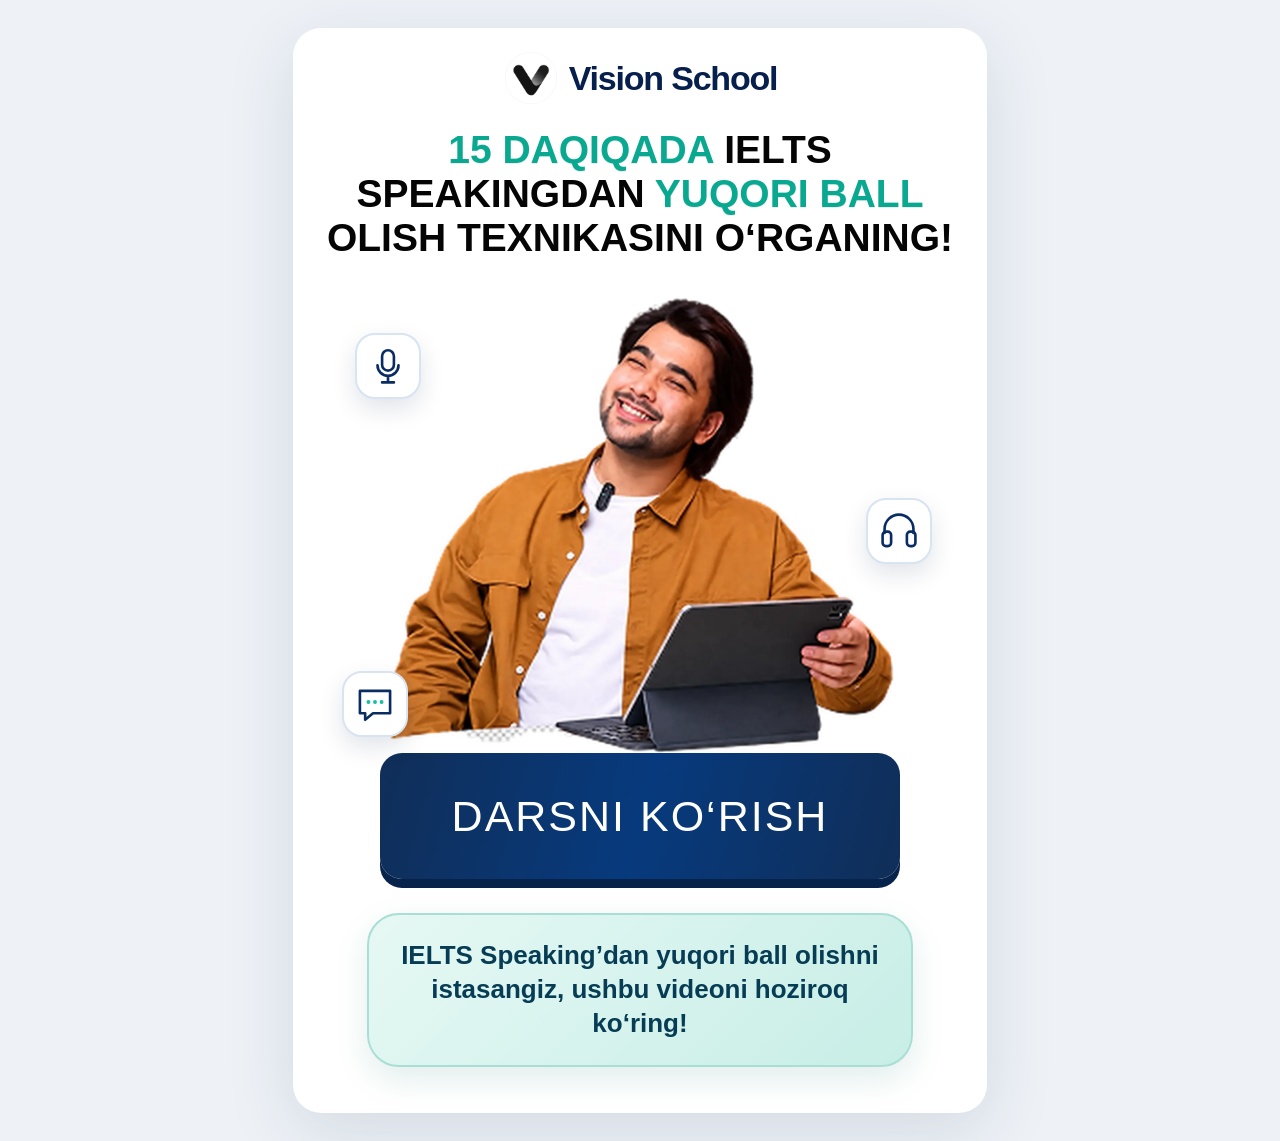
==== commit 3c4a5f75: "Add files via upload" ====
--- a/index.html
+++ b/index.html
@@ -4,7 +4,7 @@
   <meta charset="utf-8"><meta name="viewport" content="width=device-width,initial-scale=1,viewport-fit=cover">
   <meta name="description" content="15 daqiqada IELTS Speakingdan yuqori ball olish texnikasi">
   <title>Vision School — IELTS Speaking</title>
-  <link rel="icon" type="image/jpeg" href="assets/vision-logo.jpg"><link rel="preload" as="image" href="assets/teacher.webp" fetchpriority="high"><link rel="stylesheet" href="assets/style.css?v=9">
+  <link rel="icon" type="image/jpeg" href="assets/vision-logo.jpg"><link rel="preload" as="image" href="assets/teacher.webp" fetchpriority="high"><link rel="stylesheet" href="assets/style.css?v=10">
 </head>
 <body>
   <main class="page">
@@ -14,7 +14,7 @@
       <div class="ielts-icon icon-mic" aria-hidden="true"><svg viewBox="0 0 64 64"><rect x="23" y="8" width="18" height="31" rx="9"/><path d="M16 31a16 16 0 0 0 32 0M32 47v10M23 57h18"/></svg></div>
       <div class="ielts-icon icon-headphones" aria-hidden="true"><svg viewBox="0 0 64 64"><path d="M10 35V29a22 22 0 0 1 44 0v6"/><rect x="7" y="33" width="13" height="22" rx="5"/><rect x="44" y="33" width="13" height="22" rx="5"/></svg></div>
       <div class="ielts-icon icon-chat" aria-hidden="true"><svg viewBox="0 0 64 64"><path d="M9 12h46v34H29L17 56V46H9z"/><circle cx="22" cy="29" r="3"/><circle cx="32" cy="29" r="3"/><circle cx="42" cy="29" r="3"/></svg></div>
-      <img class="teacher" src="assets/teacher.webp" width="572" height="510" alt="Vision School o‘qituvchisi planshet bilan" fetchpriority="high" decoding="async">
+      <img class="teacher" src="assets/teacher.webp" width="1144" height="1020" alt="Vision School o‘qituvchisi planshet bilan" fetchpriority="high" decoding="async">
     </section>
     <button class="cta" type="button" id="openForm">DARSNI KO‘RISH</button>
     <p class="offer">IELTS Speaking’dan yuqori ball olishni istasangiz, ushbu videoni hoziroq ko‘ring!</p>
--- a/assets/style.css
+++ b/assets/style.css
@@ -3,8 +3,8 @@
 html,body{background:#eef2f7}
 body{margin:0;color:#050505;font-family:Arial,Helvetica,sans-serif}
 .page{width:min(100%,694px);min-height:100vh;margin:0 auto;padding:22px 30px 46px;background:#fff;text-align:center;overflow:hidden}
-.brand{display:flex;align-items:center;justify-content:center;gap:13px;margin:0 auto 28px;color:#071f4d;font-size:clamp(29px,5.2vw,42px);font-weight:900;line-height:1;white-space:nowrap}
-.brand img{width:70px;height:70px;border-radius:50%;object-fit:cover}
+.brand{display:flex;align-items:center;justify-content:center;gap:10px;margin:0 auto 22px;color:#071f4d;font-size:clamp(25px,4.3vw,34px);font-weight:900;line-height:1;white-space:nowrap}
+.brand img{width:56px;height:56px;border-radius:50%;object-fit:cover}
 .brand span{letter-spacing:-1.2px}
 h1{margin:0;font-family:Impact,"Arial Narrow",sans-serif;font-size:clamp(27px,5.65vw,39px);font-weight:900;line-height:1.13;letter-spacing:0}
 .headline-accent{color:#08a990;text-shadow:0 1px 0 rgba(0,0,0,.08)}
@@ -18,7 +18,7 @@
 .icon-chat{left:3%;bottom:16px}
 .cta,.submit{display:flex;width:82%;min-height:126px;margin:0 auto;align-items:center;justify-content:center;border:0;border-radius:22px;background:linear-gradient(105deg,#102e58,#073a7d,#102e58);box-shadow:0 9px 0 #08234b;color:#fff;font-family:Impact,"Arial Narrow",sans-serif;font-size:clamp(30px,5.8vw,43px);letter-spacing:2px;cursor:pointer}
 .cta:active,.submit:active{transform:translateY(4px);box-shadow:0 5px 0 #08234b}
-.offer{width:86%;margin:46px auto 0;padding:30px 25px;border:2px solid #a9ded4;border-radius:36px;background:linear-gradient(135deg,#e6f8f4,#c7eee6);box-shadow:0 12px 32px rgba(23,125,111,.13);color:#073c55;font-size:clamp(23px,4.65vw,32px);font-weight:700;line-height:1.28}
+.offer{width:86%;margin:34px auto 0;padding:24px 22px;border:2px solid #a9ded4;border-radius:32px;background:linear-gradient(135deg,#e6f8f4,#c7eee6);box-shadow:0 12px 32px rgba(23,125,111,.13);color:#073c55;font-size:clamp(19px,3.8vw,26px);font-weight:700;line-height:1.3}
 dialog{width:min(90%,520px);padding:0;border:0;border-radius:28px;box-shadow:0 26px 80px rgba(0,0,0,.3);line-height:normal}
 dialog::backdrop{background:rgba(2,17,42,.72);backdrop-filter:blur(3px)}
 dialog form{position:relative;padding:34px;text-align:left}
@@ -48,20 +48,20 @@
 .register-button[hidden],.watch-gate[hidden]{display:none}
 .status.success{color:#08783e}
 
-@media(max-width:560px){.page{padding:16px 18px 38px}
-.brand{gap:9px;margin-bottom:23px;font-size:7.2vw}
-.brand img{width:54px;height:54px}
+@media(max-width:560px){.page{padding:12px 18px 30px}
+.brand{gap:7px;margin-bottom:14px;font-size:5.5vw}
+.brand img{width:40px;height:40px}
 .brand span{letter-spacing:-.8px}
-h1{font-size:5.85vw;line-height:1.14}
-.visual{height:75vw;min-height:295px;max-height:350px;margin-top:12px}
-.teacher{width:86%;max-width:355px}
+h1{font-size:6.15vw;line-height:1.13}
+.visual{height:75vw;min-height:295px;max-height:350px;margin-top:22px}
+.teacher{width:84%;max-width:345px}
 .ielts-icon{width:13vw;height:13vw;max-width:56px;max-height:56px;border-radius:16px}
 .ielts-icon svg{width:8vw;height:8vw;max-width:35px;max-height:35px}
 .icon-mic{left:3%;top:12%}
 .icon-headphones{right:2%;top:45%}
 .icon-chat{left:1%;bottom:2%}
 .cta{width:88%;min-height:92px;border-radius:18px;font-size:7.5vw}
-.offer{width:88%;margin-top:40px;padding:24px 16px;border-radius:29px;font-size:5.25vw}
+.offer{width:88%;margin-top:24px;padding:17px 15px;border-radius:25px;font-size:4.2vw;line-height:1.28}
 dialog form{padding:32px 22px}
 .form-brand{font-size:25px}
 .form-brand img{width:48px;height:48px}
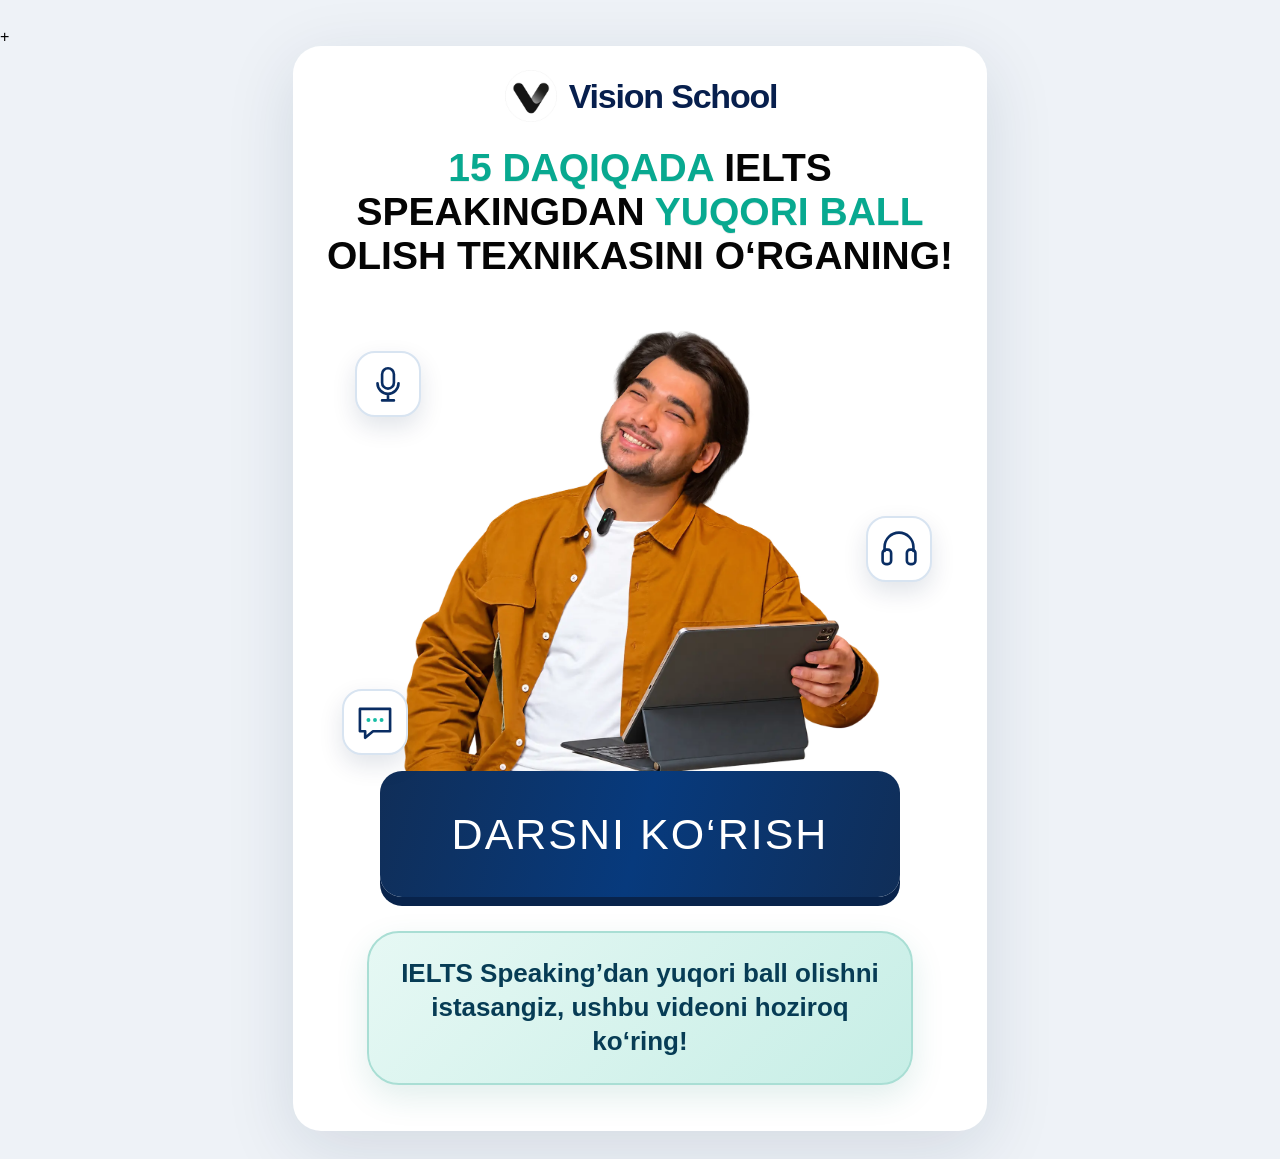
==== commit 1e0a0803: "Add files via upload" ====
--- a/index.html
+++ b/index.html
@@ -4,9 +4,21 @@
   <meta charset="utf-8"><meta name="viewport" content="width=device-width,initial-scale=1,viewport-fit=cover">
   <meta name="description" content="15 daqiqada IELTS Speakingdan yuqori ball olish texnikasi">
   <title>Vision School — IELTS Speaking</title>
-  <link rel="icon" type="image/jpeg" href="assets/vision-logo.jpg"><link rel="preload" as="image" href="assets/teacher.webp" fetchpriority="high"><link rel="stylesheet" href="assets/style.css?v=10">
+  <link rel="icon" type="image/jpeg" href="assets/vision-logo.jpg"><link rel="preload" as="image" href="assets/teacher.webp" fetchpriority="high"><link rel="stylesheet" href="assets/style.css?v=11">
++  <!-- Meta Pixel Code -->
+  <script>
+    !function(f,b,e,v,n,t,s){if(f.fbq)return;n=f.fbq=function(){n.callMethod?
+    n.callMethod.apply(n,arguments):n.queue.push(arguments)};if(!f._fbq)f._fbq=n;
+    n.push=n;n.loaded=!0;n.version='2.0';n.queue=[];t=b.createElement(e);t.async=!0;
+    t.src=v;s=b.getElementsByTagName(e)[0];s.parentNode.insertBefore(t,s)}
+    (window,document,'script','https://connect.facebook.net/en_US/fbevents.js');
+    fbq('init','1917109149121741');
+    fbq('track','PageView');
+  </script>
+  <!-- End Meta Pixel Code -->
 </head>
 <body>
+  <noscript><img height="1" width="1" style="display:none" src="https://www.facebook.com/tr?id=1917109149121741&amp;ev=PageView&amp;noscript=1" alt=""></noscript>
   <main class="page">
     <div class="brand" aria-label="Vision School"><img src="assets/vision-logo.jpg" alt=""><span>Vision School</span></div>
     <h1><span class="headline-accent">15 DAQIQADA</span> IELTS<br>SPEAKINGDAN <span class="headline-accent">YUQORI BALL</span><br>OLISH TEXNIKASINI O‘RGANING!</h1>
@@ -14,7 +26,7 @@
       <div class="ielts-icon icon-mic" aria-hidden="true"><svg viewBox="0 0 64 64"><rect x="23" y="8" width="18" height="31" rx="9"/><path d="M16 31a16 16 0 0 0 32 0M32 47v10M23 57h18"/></svg></div>
       <div class="ielts-icon icon-headphones" aria-hidden="true"><svg viewBox="0 0 64 64"><path d="M10 35V29a22 22 0 0 1 44 0v6"/><rect x="7" y="33" width="13" height="22" rx="5"/><rect x="44" y="33" width="13" height="22" rx="5"/></svg></div>
       <div class="ielts-icon icon-chat" aria-hidden="true"><svg viewBox="0 0 64 64"><path d="M9 12h46v34H29L17 56V46H9z"/><circle cx="22" cy="29" r="3"/><circle cx="32" cy="29" r="3"/><circle cx="42" cy="29" r="3"/></svg></div>
-      <img class="teacher" src="assets/teacher.webp" width="1144" height="1020" alt="Vision School o‘qituvchisi planshet bilan" fetchpriority="high" decoding="async">
+      <img class="teacher" src="assets/teacher.webp" width="1286" height="1223" alt="Vision School o‘qituvchisi planshet bilan" fetchpriority="high" decoding="async">
     </section>
     <button class="cta" type="button" id="openForm">DARSNI KO‘RISH</button>
     <p class="offer">IELTS Speaking’dan yuqori ball olishni istasangiz, ushbu videoni hoziroq ko‘ring!</p>
--- a/assets/style.css
+++ b/assets/style.css
@@ -9,7 +9,7 @@
 h1{margin:0;font-family:Impact,"Arial Narrow",sans-serif;font-size:clamp(27px,5.65vw,39px);font-weight:900;line-height:1.13;letter-spacing:0}
 .headline-accent{color:#08a990;text-shadow:0 1px 0 rgba(0,0,0,.08)}
 .visual{position:relative;height:475px;margin-top:18px}
-.teacher{position:absolute;z-index:2;left:50%;bottom:0;width:min(84%,520px);height:auto;transform:translateX(-50%)}
+.teacher{position:absolute;z-index:2;left:50%;bottom:0;width:min(82%,480px);height:auto;transform:translateX(-50%)}
 .ielts-icon{position:absolute;z-index:3;display:grid;place-items:center;width:66px;height:66px;border:2px solid #d8e4f1;border-radius:20px;background:#fff;box-shadow:0 10px 24px rgba(6,31,77,.12)}
 .ielts-icon svg{width:42px;height:42px;fill:none;stroke:#092d63;stroke-width:4;stroke-linecap:round;stroke-linejoin:round}
 .ielts-icon svg circle{fill:#17bda5;stroke:none}
